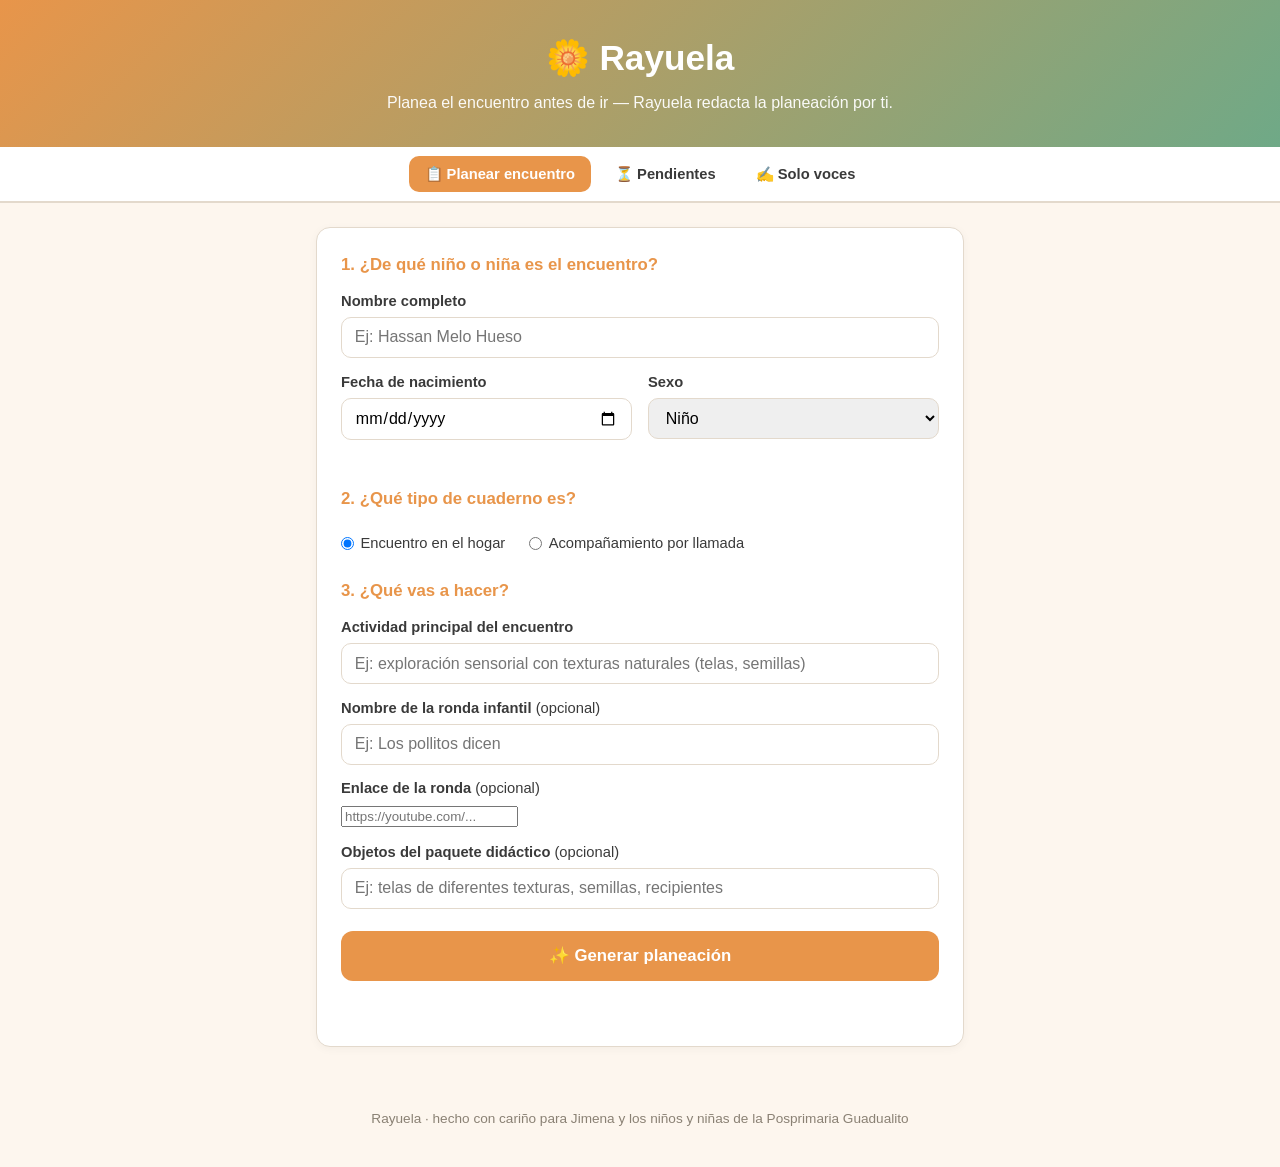
==== frontend/planeacion.html @ 49ddfab9 "feat: modulo planeacion - frontend completo (planeacion + pendientes)" ====
<!DOCTYPE html>
<html lang="es">
<head>
<meta charset="UTF-8">
<meta name="viewport" content="width=device-width, initial-scale=1.0">
<title>Rayuela — Planear encuentro</title>
<link rel="stylesheet" href="css/estilo.css">
</head>
<body>
  <header class="encabezado">
    <h1>🌼 Rayuela</h1>
    <p>Planea el encuentro antes de ir — Rayuela redacta la planeación por ti.</p>
  </header>

  <nav class="nav-principal">
    <a href="planeacion.html" class="activo">📋 Planear encuentro</a>
    <a href="pendientes.html">⏳ Pendientes</a>
    <a href="index.html">✍️ Solo voces</a>
  </nav>

  <main class="contenedor-simple">
    <form id="formulario-planeacion" class="tarjeta">
      <h2>1. ¿De qué niño o niña es el encuentro?</h2>

      <label for="nombre">Nombre completo</label>
      <input type="text" id="nombre" name="nombre" required
             placeholder="Ej: Hassan Melo Hueso">

      <div class="fila">
        <div class="campo">
          <label for="fecha_nacimiento">Fecha de nacimiento</label>
          <input type="date" id="fecha_nacimiento" name="fecha_nacimiento" required>
        </div>
        <div class="campo">
          <label for="genero">Sexo</label>
          <select id="genero" name="genero" required>
            <option value="M">Niño</option>
            <option value="F">Niña</option>
          </select>
        </div>
      </div>

      <p id="banda-info" class="ayuda" aria-live="polite"></p>

      <h2>2. ¿Qué tipo de cuaderno es?</h2>
      <div class="fila opciones">
        <label class="opcion">
          <input type="radio" name="tipo_cuaderno" value="hogar" checked>
          Encuentro en el hogar
        </label>
        <label class="opcion">
          <input type="radio" name="tipo_cuaderno" value="llamada">
          Acompañamiento por llamada
        </label>
      </div>

      <h2>3. ¿Qué vas a hacer?</h2>

      <label for="actividad_principal">Actividad principal del encuentro</label>
      <input type="text" id="actividad_principal" name="actividad_principal" required
             placeholder="Ej: exploración sensorial con texturas naturales (telas, semillas)">

      <div class="campos-hogar" id="campos-hogar">
        <label for="nombre_ronda">Nombre de la ronda infantil <span style="font-weight:400">(opcional)</span></label>
        <input type="text" id="nombre_ronda" name="nombre_ronda"
               placeholder="Ej: Los pollitos dicen">

        <label for="link_ronda">Enlace de la ronda <span style="font-weight:400">(opcional)</span></label>
        <input type="url" id="link_ronda" name="link_ronda"
               placeholder="https://youtube.com/...">
      </div>

      <label for="objetos_paquete">Objetos del paquete didáctico <span style="font-weight:400">(opcional)</span></label>
      <input type="text" id="objetos_paquete" name="objetos_paquete"
             placeholder="Ej: telas de diferentes texturas, semillas, recipientes">

      <button type="submit" id="boton-planear">✨ Generar planeación</button>

      <p id="mensaje-estado" class="ayuda" aria-live="polite"></p>
    </form>
  </main>

  <footer class="pie">
    <p>Rayuela · hecho con cariño para Jimena y los niños y niñas de la Posprimaria Guadualito</p>
  </footer>

  <script src="js/planeacion.js"></script>
</body>
</html>
---- frontend/css/estilo.css ----
:root {
  --naranja: #e8954a;
  --verde: #6fa987;
  --crema: #fdf6ee;
  --texto: #3a3a3a;
  --borde: #e3d9cc;
}

* { box-sizing: border-box; }

body {
  margin: 0;
  font-family: -apple-system, "Segoe UI", Roboto, sans-serif;
  background: var(--crema);
  color: var(--texto);
  line-height: 1.5;
}

.encabezado {
  background: linear-gradient(135deg, var(--naranja), var(--verde));
  color: white;
  padding: 2rem 1.5rem;
  text-align: center;
}
.encabezado h1 { margin: 0; font-size: 2.2rem; }
.encabezado p { margin: .4rem 0 0; opacity: .95; }

.contenedor {
  max-width: 900px;
  margin: 1.5rem auto;
  padding: 0 1rem;
  display: grid;
  grid-template-columns: 2fr 1fr;
  gap: 1.5rem;
}
@media (max-width: 720px) {
  .contenedor { grid-template-columns: 1fr; }
}

.tarjeta {
  background: white;
  border: 1px solid var(--borde);
  border-radius: 14px;
  padding: 1.5rem;
  box-shadow: 0 2px 10px rgba(0,0,0,.04);
}

h2 { font-size: 1.05rem; color: var(--naranja); margin: 1.2rem 0 .5rem; }
h2:first-child { margin-top: 0; }

label { display: block; font-weight: 600; margin: .8rem 0 .3rem; font-size: .92rem; }

input[type="text"], input[type="date"], select, textarea {
  width: 100%;
  padding: .65rem .8rem;
  border: 1px solid var(--borde);
  border-radius: 10px;
  font-size: 1rem;
  font-family: inherit;
}
textarea { resize: vertical; }

.fila { display: flex; gap: 1rem; }
.campo { flex: 1; }
.opciones { gap: 1.5rem; align-items: center; }
.opcion { display: flex; align-items: center; gap: .4rem; font-weight: 500; }
.opcion input { width: auto; margin: 0; }

button {
  margin-top: 1.4rem;
  width: 100%;
  padding: .9rem;
  background: var(--naranja);
  color: white;
  border: none;
  border-radius: 12px;
  font-size: 1.05rem;
  font-weight: 700;
  cursor: pointer;
  transition: background .15s ease;
}
button:hover { background: #d6803a; }
button:disabled { background: #cbb89a; cursor: wait; }

.ayuda { font-size: .9rem; color: var(--verde); min-height: 1.2em; margin-top: .6rem; }
.ayuda.error { color: #c0504d; }

.nota h3 { margin-top: 0; color: var(--verde); }
.nota ol { padding-left: 1.2rem; }
.nota li { margin-bottom: .5rem; }
.firma { font-style: italic; color: var(--naranja); border-top: 1px dashed var(--borde); padding-top: .8rem; }

.pie {
  text-align: center;
  padding: 1.5rem;
  font-size: .85rem;
  color: #8a8174;
}

/* ── Navegación ─────────────────────────────────────── */
.nav-principal {
  background: white;
  border-bottom: 2px solid var(--borde);
  display: flex;
  justify-content: center;
  gap: .5rem;
  padding: .55rem 1rem;
  flex-wrap: wrap;
}
.nav-principal a {
  text-decoration: none;
  color: var(--texto);
  font-weight: 600;
  font-size: .92rem;
  padding: .45rem 1rem;
  border-radius: 10px;
  transition: background .15s, color .15s;
}
.nav-principal a:hover { background: var(--crema); }
.nav-principal a.activo {
  background: var(--naranja);
  color: white;
}

/* ── Badge conteo pendientes ────────────────────────── */
.badge {
  display: inline-block;
  background: var(--verde);
  color: white;
  border-radius: 99px;
  font-size: .75rem;
  padding: .1rem .45rem;
  margin-left: .3rem;
  font-weight: 700;
  vertical-align: middle;
}

/* ── Lista de pendientes ────────────────────────────── */
.lista-pendientes { display: flex; flex-direction: column; gap: 1rem; }

.item-pendiente {
  background: white;
  border: 1px solid var(--borde);
  border-radius: 14px;
  padding: 1rem 1.2rem;
  box-shadow: 0 2px 8px rgba(0,0,0,.04);
}
.item-pendiente h3 { margin: 0 0 .3rem; color: var(--naranja); font-size: 1rem; }
.item-meta { font-size: .85rem; color: #8a8174; margin-bottom: .6rem; }

.btn-completar {
  background: var(--verde);
  color: white;
  border: none;
  border-radius: 10px;
  padding: .55rem 1.1rem;
  font-size: .92rem;
  font-weight: 700;
  cursor: pointer;
  transition: background .15s;
}
.btn-completar:hover { background: #5a9070; }
.btn-completar:disabled { background: #a0c4b0; cursor: wait; }

.completar-panel {
  display: none;
  margin-top: .9rem;
  padding-top: .9rem;
  border-top: 1px dashed var(--borde);
}
.completar-panel.abierto { display: block; }
.completar-panel label { display: block; font-weight: 600; margin-bottom: .4rem; font-size: .92rem; }
.completar-panel textarea {
  width: 100%;
  padding: .65rem .8rem;
  border: 1px solid var(--borde);
  border-radius: 10px;
  font-size: 1rem;
  font-family: inherit;
  resize: vertical;
}
.completar-panel button {
  margin-top: .8rem;
  width: 100%;
  padding: .8rem;
  background: var(--naranja);
  color: white;
  border: none;
  border-radius: 12px;
  font-size: 1rem;
  font-weight: 700;
  cursor: pointer;
  transition: background .15s;
}
.completar-panel button:hover { background: #d6803a; }
.completar-panel button:disabled { background: #cbb89a; cursor: wait; }

.sin-pendientes {
  text-align: center;
  color: #8a8174;
  padding: 2rem 1rem;
  font-style: italic;
}

/* ── Spinner de carga ───────────────────────────────── */
.cargando { text-align: center; color: var(--verde); padding: 2rem; font-style: italic; }

/* ── Campo opcional (solo aparece en hogar) ─────────── */
.campos-hogar { transition: opacity .2s; }
.campos-hogar.oculto { display: none; }

/* ── Contenedor de página completa (sin sidebar) ───── */
.contenedor-simple {
  max-width: 680px;
  margin: 1.5rem auto;
  padding: 0 1rem;
}
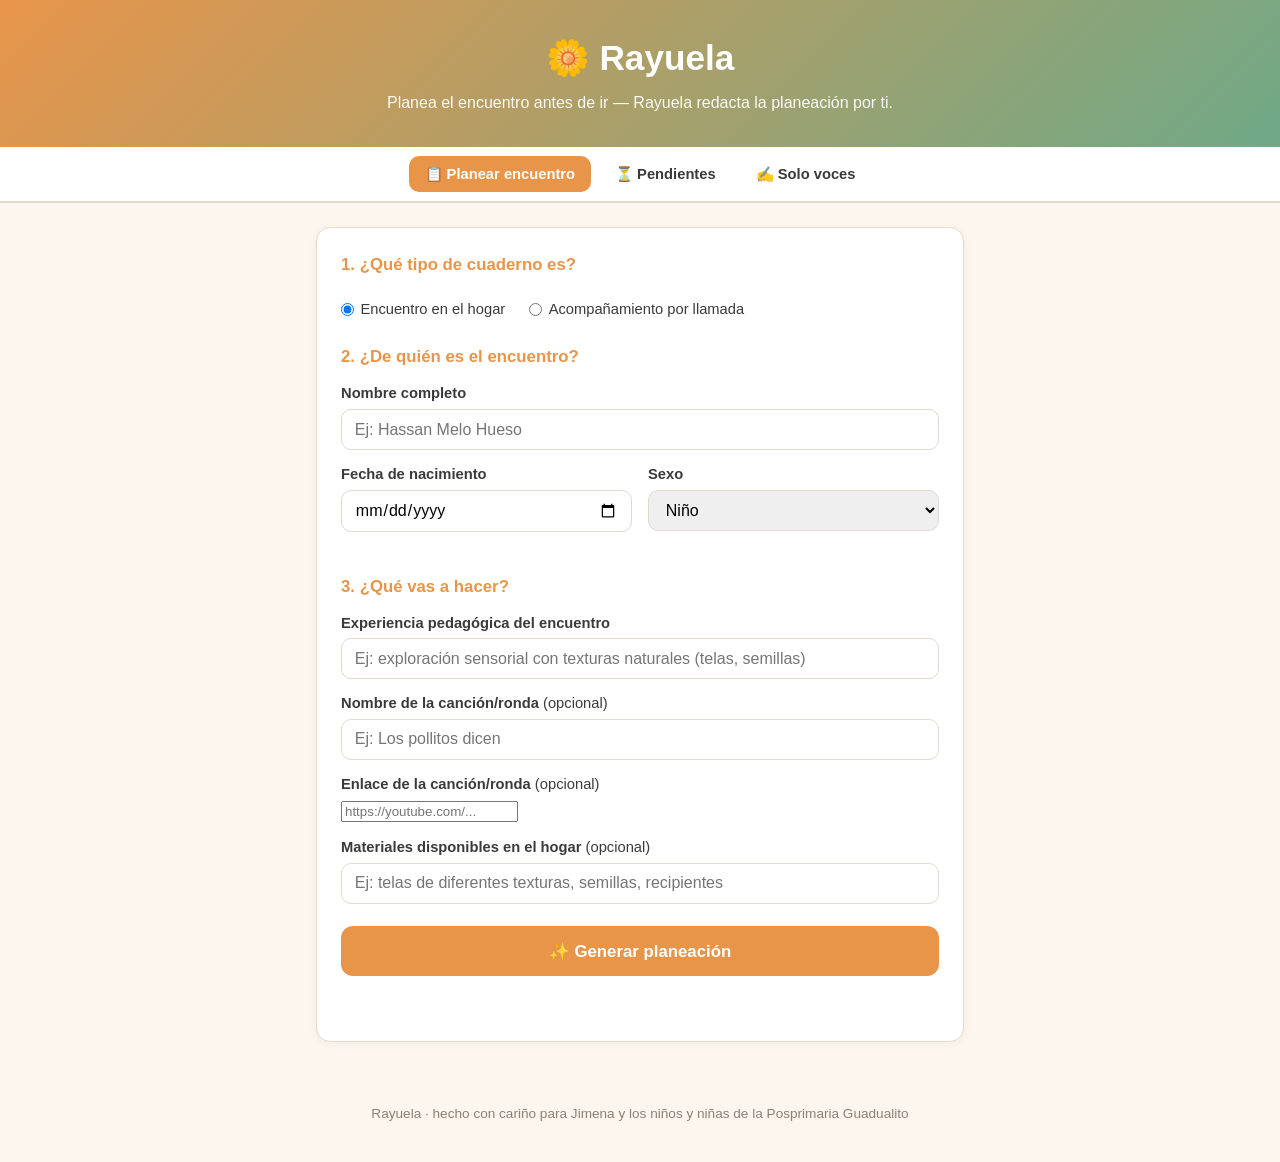
==== commit 427961fa: "Llamada: dos planeaciones independientes + mujer gestante" ====
--- a/frontend/planeacion.html
+++ b/frontend/planeacion.html
@@ -20,29 +20,7 @@
 
   <main class="contenedor-simple">
     <form id="formulario-planeacion" class="tarjeta">
-      <h2>1. ¿De qué niño o niña es el encuentro?</h2>
-
-      <label for="nombre">Nombre completo</label>
-      <input type="text" id="nombre" name="nombre" required
-             placeholder="Ej: Hassan Melo Hueso">
-
-      <div class="fila">
-        <div class="campo">
-          <label for="fecha_nacimiento">Fecha de nacimiento</label>
-          <input type="date" id="fecha_nacimiento" name="fecha_nacimiento" required>
-        </div>
-        <div class="campo">
-          <label for="genero">Sexo</label>
-          <select id="genero" name="genero" required>
-            <option value="M">Niño</option>
-            <option value="F">Niña</option>
-          </select>
-        </div>
-      </div>
-
-      <p id="banda-info" class="ayuda" aria-live="polite"></p>
-
-      <h2>2. ¿Qué tipo de cuaderno es?</h2>
+      <h2>1. ¿Qué tipo de cuaderno es?</h2>
       <div class="fila opciones">
         <label class="opcion">
           <input type="radio" name="tipo_cuaderno" value="hogar" checked>
@@ -54,23 +32,98 @@
         </label>
       </div>
 
-      <h2>3. ¿Qué vas a hacer?</h2>
+      <h2>2. ¿De quién es el encuentro?</h2>
 
-      <label for="actividad_principal">Actividad principal del encuentro</label>
-      <input type="text" id="actividad_principal" name="actividad_principal" required
-             placeholder="Ej: exploración sensorial con texturas naturales (telas, semillas)">
+      <label for="nombre">Nombre completo</label>
+      <input type="text" id="nombre" name="nombre" required
+             placeholder="Ej: Hassan Melo Hueso">
 
+      <div id="campo-tipo-participante" class="oculto">
+        <label for="tipo_participante">Tipo de participante</label>
+        <select id="tipo_participante" name="tipo_participante">
+          <option value="nino">Niño</option>
+          <option value="nina">Niña</option>
+          <option value="bebe">Bebé</option>
+          <option value="gestante">Mujer gestante</option>
+        </select>
+      </div>
+
+      <div class="fila" id="fila-edad">
+        <div class="campo">
+          <label for="fecha_nacimiento">Fecha de nacimiento</label>
+          <input type="date" id="fecha_nacimiento" name="fecha_nacimiento">
+        </div>
+        <div class="campo">
+          <label for="genero">Sexo</label>
+          <select id="genero" name="genero">
+            <option value="M">Niño</option>
+            <option value="F">Niña</option>
+          </select>
+        </div>
+      </div>
+
+      <p id="banda-info" class="ayuda" aria-live="polite"></p>
+
+      <!-- HOGAR: una sola experiencia -->
       <div class="campos-hogar" id="campos-hogar">
-        <label for="nombre_ronda">Nombre de la ronda infantil <span style="font-weight:400">(opcional)</span></label>
+        <h2>3. ¿Qué vas a hacer?</h2>
+
+        <label for="actividad_principal">Experiencia pedagógica del encuentro</label>
+        <input type="text" id="actividad_principal" name="actividad_principal"
+               placeholder="Ej: exploración sensorial con texturas naturales (telas, semillas)">
+
+        <label for="nombre_ronda">Nombre de la canción/ronda <span style="font-weight:400">(opcional)</span></label>
         <input type="text" id="nombre_ronda" name="nombre_ronda"
                placeholder="Ej: Los pollitos dicen">
 
-        <label for="link_ronda">Enlace de la ronda <span style="font-weight:400">(opcional)</span></label>
+        <label for="link_ronda">Enlace de la canción/ronda <span style="font-weight:400">(opcional)</span></label>
         <input type="url" id="link_ronda" name="link_ronda"
                placeholder="https://youtube.com/...">
       </div>
 
-      <label for="objetos_paquete">Objetos del paquete didáctico <span style="font-weight:400">(opcional)</span></label>
+      <!-- LLAMADA: dos planeaciones independientes -->
+      <div class="campos-llamada oculto" id="campos-llamada">
+        <h2>3. Planeación 1</h2>
+
+        <label for="actividad_principal_llamada">Tema o práctica priorizada 1</label>
+        <input type="text" id="actividad_principal_llamada" name="actividad_principal_llamada"
+               placeholder="Ej: reconocimiento de partes del cuerpo">
+
+        <label for="nombre_ronda_llamada">Nombre de la canción 1</label>
+        <input type="text" id="nombre_ronda_llamada" name="nombre_ronda_llamada"
+               placeholder="Ej: Cabeza, hombros, rodillas y pies">
+
+        <label for="link_ronda_llamada">Enlace de la canción 1</label>
+        <input type="url" id="link_ronda_llamada" name="link_ronda_llamada"
+               placeholder="https://youtube.com/...">
+
+        <h2>4. Planeación 2</h2>
+
+        <label for="actividad_principal_2">Tema o práctica priorizada 2</label>
+        <input type="text" id="actividad_principal_2" name="actividad_principal_2"
+               placeholder="Ej: clasificación de objetos por color">
+
+        <label for="nombre_ronda_2">Nombre de la canción 2</label>
+        <input type="text" id="nombre_ronda_2" name="nombre_ronda_2"
+               placeholder="Ej: Los colores">
+
+        <label for="link_ronda_2">Enlace de la canción 2</label>
+        <input type="url" id="link_ronda_2" name="link_ronda_2"
+               placeholder="https://youtube.com/...">
+
+        <h2>5. Detalles del acompañamiento</h2>
+
+        <label for="modalidad_acompanamiento">Modalidad de acompañamiento</label>
+        <input type="text" id="modalidad_acompanamiento" name="modalidad_acompanamiento"
+               value="Llamada telefónica"
+               placeholder="Ej: Llamada telefónica, videollamada...">
+
+        <label for="aspectos_fortalecer">Aspectos a fortalecer <span style="font-weight:400">(opcional)</span></label>
+        <input type="text" id="aspectos_fortalecer" name="aspectos_fortalecer"
+               placeholder="Ej: lenguaje expresivo, motricidad fina">
+      </div>
+
+      <label for="objetos_paquete">Materiales disponibles en el hogar <span style="font-weight:400">(opcional)</span></label>
       <input type="text" id="objetos_paquete" name="objetos_paquete"
              placeholder="Ej: telas de diferentes texturas, semillas, recipientes">
 
--- a/frontend/css/estilo.css
+++ b/frontend/css/estilo.css
@@ -209,6 +209,10 @@
 .campos-hogar { transition: opacity .2s; }
 .campos-hogar.oculto { display: none; }
 
+/* ── Genérico: ocultar cualquier bloque condicional ──── */
+.campos-llamada { transition: opacity .2s; }
+.oculto { display: none; }
+
 /* ── Contenedor de página completa (sin sidebar) ───── */
 .contenedor-simple {
   max-width: 680px;
